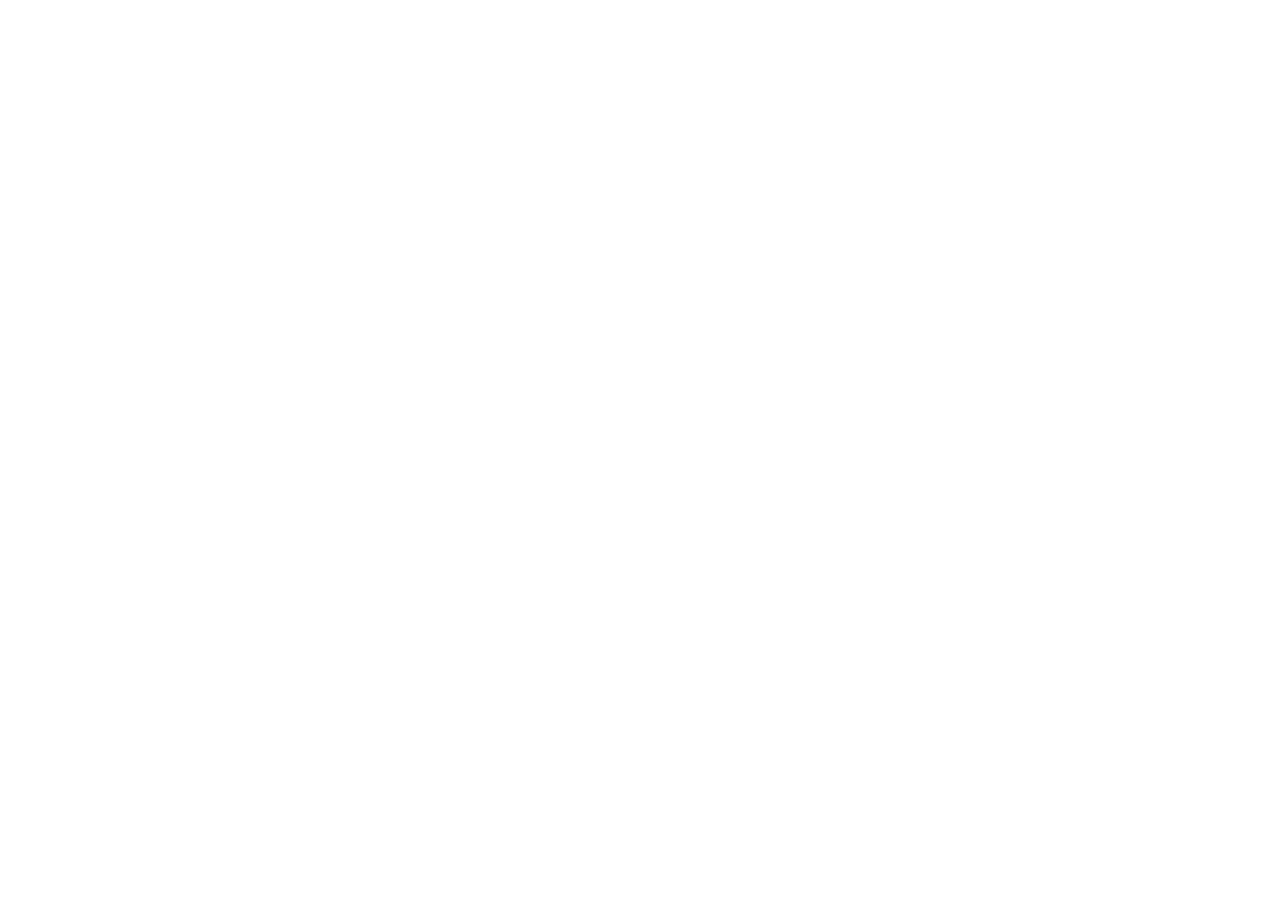
==== index.html @ 08fd5586 "Create index.html" ====
<!DOCTYPE html>
<html lang="en">
  <head>
    <meta charset="UTF-8" />
    <meta name="viewport" content="width=device-width, initial-scale=1.0" />
    <meta
      http-equiv="refresh"
      content="0; url=https://mubashirpa.github.io/portfolio/"
    />
    <title>Redirecting...</title>
  </head>
  <body>
    <p>
      If you are not redirected automatically, follow this
      <a href="https://mubashirpa.github.io/portfolio/">link</a>.
    </p>
  </body>
</html>
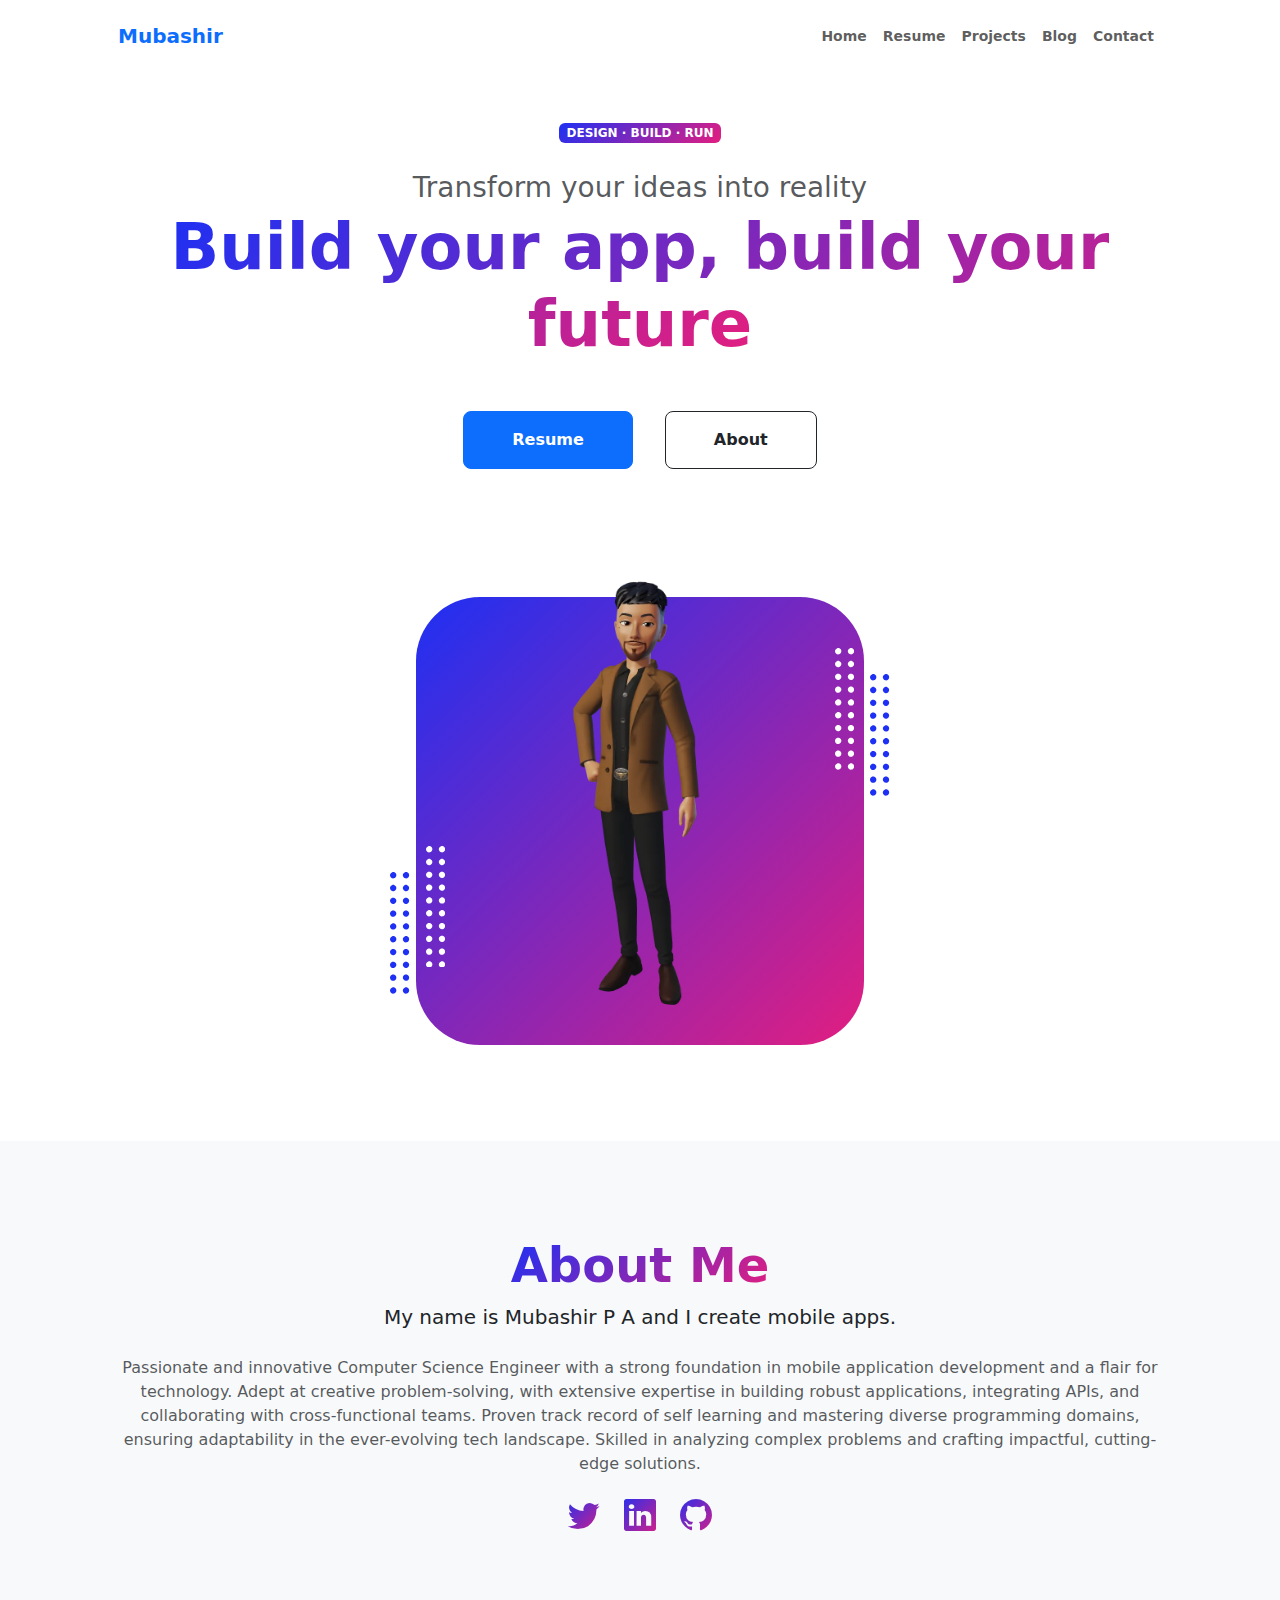
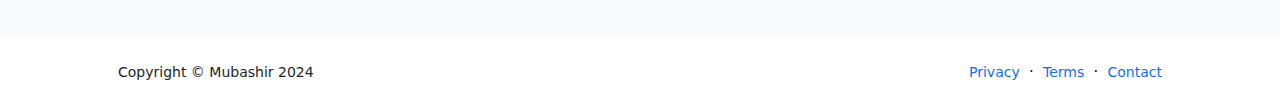
==== commit 5104c030: "Update portfolio" ====
--- a/index.html
+++ b/index.html
@@ -3,16 +3,580 @@
   <head>
     <meta charset="UTF-8" />
     <meta name="viewport" content="width=device-width, initial-scale=1.0" />
-    <meta
-      http-equiv="refresh"
-      content="0; url=https://mubashirpa.github.io/portfolio/"
-    />
-    <title>Redirecting...</title>
+    <meta name="robots" content="index, follow" />
+    <meta name="author" content="Mubashir P A" />
+
+    <!-- Title and Description -->
+    <title>Mubashir P A</title>
+    <meta
+      name="description"
+      content="Mubashir P A is a mobile application developer specializing in creating innovative and user-friendly apps. Explore a portfolio of dynamic projects and discover how to elevate your brand with expert app development."
+    />
+
+    <!-- Keywords -->
+    <meta
+      name="keywords"
+      content="mobile app development, Kotlin, Java, Jetpack Compose, Kotlin Multiplatform, app design, app development, Mubashir P A"
+    />
+
+    <!-- Open Graph Meta Tags (for social media) -->
+    <meta
+      property="og:title"
+      content="Mubashir P A - Mobile Application Developer"
+    />
+    <meta
+      property="og:description"
+      content="Specializing in creating innovative and user-friendly mobile apps. Discover how to bring your app vision to life with expert development and design services."
+    />
+    <meta
+      property="og:image"
+      content="https://raw.githubusercontent.com/mubashirpa/mubashirpa.github.io/main/images/open-graph-image.png"
+    />
+    <meta property="og:url" content="https://mubashirpa.github.io/" />
+    <meta property="og:type" content="website" />
+
+    <!-- Twitter Card Meta Tags -->
+    <meta name="twitter:card" content="summary_large_image" />
+    <meta
+      name="twitter:title"
+      content="Mubashir P A - Mobile Application Developer"
+    />
+    <meta
+      name="twitter:description"
+      content="Specializing in creating innovative and user-friendly mobile apps. Discover how to bring your app vision to life with expert development and design services."
+    />
+    <meta
+      name="twitter:image"
+      content="https://raw.githubusercontent.com/mubashirpa/mubashirpa.github.io/main/images/twitter-card-image.png"
+    />
+
+    <!-- Canonical URL -->
+    <link rel="canonical" href="https://mubashirpa.github.io/" />
+
+    <!-- Styles -->
+    <link rel="stylesheet" href="css/styles.css" />
+    <link rel="stylesheet" href="css/responsive.css" />
+
+    <!-- Favicon -->
+    <link rel="icon" type="image/x-icon" href="images/icons/favicon.ico" />
+    <link
+      rel="icon"
+      type="image/png"
+      sizes="16x16"
+      href="images/icons/favicon-16x16.png"
+    />
+    <link
+      rel="icon"
+      type="image/png"
+      sizes="32x32"
+      href="images/icons/favicon-32x32.png"
+    />
+
+    <!-- Bootstrap -->
+    <link
+      href="https://cdn.jsdelivr.net/npm/bootstrap@5.3.3/dist/css/bootstrap.min.css"
+      rel="stylesheet"
+      integrity="sha384-QWTKZyjpPEjISv5WaRU9OFeRpok6YctnYmDr5pNlyT2bRjXh0JMhjY6hW+ALEwIH"
+      crossorigin="anonymous"
+    />
+
+    <!-- BS icons -->
+    <link
+      rel="stylesheet"
+      href="https://cdn.jsdelivr.net/npm/bootstrap-icons@1.11.3/font/bootstrap-icons.min.css"
+    />
   </head>
   <body>
-    <p>
-      If you are not redirected automatically, follow this
-      <a href="https://mubashirpa.github.io/portfolio/">link</a>.
-    </p>
+    <div class="container-fluid p-0 d-flex flex-column min-vh-100">
+      <main class="flex-shrink-0">
+        <!-- Navigation -->
+        <nav class="navbar navbar-expand-lg bg-white py-3">
+          <div class="container px-5">
+            <a class="navbar-brand" href="index.html">
+              <span class="fw-bolder text-primary">Mubashir</span>
+            </a>
+            <button
+              class="navbar-toggler"
+              type="button"
+              data-bs-toggle="collapse"
+              data-bs-target="#navbarSupportedContent"
+              aria-controls="navbarSupportedContent"
+              aria-expanded="false"
+              aria-label="Toggle navigation"
+            >
+              <span class="navbar-toggler-icon"></span>
+            </button>
+            <div class="collapse navbar-collapse" id="navbarSupportedContent">
+              <ul class="navbar-nav ms-auto mb-2 mb-lg-0 small fw-bolder">
+                <li class="nav-item">
+                  <a class="nav-link" href="index.html">Home</a>
+                </li>
+                <li class="nav-item">
+                  <a class="nav-link" href="resume.html">Resume</a>
+                </li>
+                <li class="nav-item">
+                  <a class="nav-link" href="projects.html">Projects</a>
+                </li>
+                <li class="nav-item">
+                  <a class="nav-link" href="blog.html">Blog</a>
+                </li>
+                <li class="nav-item">
+                  <a class="nav-link" href="contact.html">Contact</a>
+                </li>
+              </ul>
+            </div>
+          </div>
+        </nav>
+
+        <!-- Header -->
+        <header class="py-5">
+          <div class="container px-5 pb-5">
+            <div class="row gx-5 align-items-center">
+              <div class="col-xxl-5">
+                <div class="text-center text-xxl-start">
+                  <div class="bg-gradient-1 badge text-white mb-4">
+                    <div class="text-uppercase">
+                      Design &middot; Build &middot; Run
+                    </div>
+                  </div>
+                  <div class="fs-3 fw-light text-muted">
+                    Transform your ideas into reality
+                  </div>
+                  <h1 class="display-3 fw-bolder mb-5">
+                    <span class="text-gradient d-inline"
+                      >Build your app, build your future</span
+                    >
+                  </h1>
+                  <div
+                    class="d-grid gap-3 d-sm-flex justify-content-sm-center justify-content-xxl-start mb-3"
+                  >
+                    <a
+                      class="btn btn-primary btn-lg px-5 py-3 me-sm-3 fs-6 fw-bolder"
+                      href="resume.html"
+                      >Resume</a
+                    >
+                    <a
+                      class="btn btn-outline-dark btn-lg px-5 py-3 fs-6 fw-bolder"
+                      href="#about"
+                      >About</a
+                    >
+                  </div>
+                </div>
+              </div>
+
+              <!-- Profile image -->
+              <div class="col-xxl-7">
+                <div class="d-flex justify-content-center mt-5 mt-xxl-0">
+                  <div class="profile bg-gradient-1">
+                    <img
+                      class="profile-img"
+                      src="images/avatar.png"
+                      alt="Avatar"
+                    />
+                    <div class="dots-1">
+                      <svg
+                        version="1.1"
+                        xmlns="http://www.w3.org/2000/svg"
+                        xmlns:xlink="http://www.w3.org/1999/xlink"
+                        x="0px"
+                        y="0px"
+                        viewBox="0 0 191.6 1215.4"
+                        style="enable-background: new 0 0 191.6 1215.4"
+                        xml:space="preserve"
+                      >
+                        <g
+                          transform="translate(0.000000,1280.000000) scale(0.100000,-0.100000)"
+                        >
+                          <path
+                            d="M227.7,12788.6c-105-35-200-141-222-248c-43-206,163-412,369-369c155,32,275,190,260,339c-11,105-90,213-190,262        C383.7,12801.6,289.7,12808.6,227.7,12788.6z"
+                          ></path>
+                          <path
+                            d="M1507.7,12788.6c-151-50-253-216-222-362c25-119,136-230,254-255c194-41,395,142,375,339c-11,105-90,213-190,262        C1663.7,12801.6,1569.7,12808.6,1507.7,12788.6z"
+                          ></path>
+                          <path
+                            d="M227.7,11508.6c-105-35-200-141-222-248c-43-206,163-412,369-369c155,32,275,190,260,339c-11,105-90,213-190,262        C383.7,11521.6,289.7,11528.6,227.7,11508.6z"
+                          ></path>
+                          <path
+                            d="M1507.7,11508.6c-151-50-253-216-222-362c25-119,136-230,254-255c194-41,395,142,375,339c-11,105-90,213-190,262        C1663.7,11521.6,1569.7,11528.6,1507.7,11508.6z"
+                          ></path>
+                          <path
+                            d="M227.7,10228.6c-105-35-200-141-222-248c-43-206,163-412,369-369c155,32,275,190,260,339c-11,105-90,213-190,262        C383.7,10241.6,289.7,10248.6,227.7,10228.6z"
+                          ></path>
+                          <path
+                            d="M1507.7,10228.6c-105-35-200-141-222-248c-43-206,163-412,369-369c155,32,275,190,260,339c-11,105-90,213-190,262        C1663.7,10241.6,1569.7,10248.6,1507.7,10228.6z"
+                          ></path>
+                          <path
+                            d="M227.7,8948.6c-105-35-200-141-222-248c-43-206,163-412,369-369c155,32,275,190,260,339c-11,105-90,213-190,262        C383.7,8961.6,289.7,8968.6,227.7,8948.6z"
+                          ></path>
+                          <path
+                            d="M1507.7,8948.6c-105-35-200-141-222-248c-43-206,163-412,369-369c155,32,275,190,260,339c-11,105-90,213-190,262        C1663.7,8961.6,1569.7,8968.6,1507.7,8948.6z"
+                          ></path>
+                          <path
+                            d="M227.7,7668.6c-105-35-200-141-222-248c-43-206,163-412,369-369c155,32,275,190,260,339c-11,105-90,213-190,262        C383.7,7681.6,289.7,7688.6,227.7,7668.6z"
+                          ></path>
+                          <path
+                            d="M1507.7,7668.6c-105-35-200-141-222-248c-43-206,163-412,369-369c155,32,275,190,260,339c-11,105-90,213-190,262        C1663.7,7681.6,1569.7,7688.6,1507.7,7668.6z"
+                          ></path>
+                          <path
+                            d="M227.7,6388.6c-105-35-200-141-222-248c-43-206,163-412,369-369c155,32,275,190,260,339c-11,105-90,213-190,262        C383.7,6401.6,289.7,6408.6,227.7,6388.6z"
+                          ></path>
+                          <path
+                            d="M1507.7,6388.6c-105-35-200-141-222-248c-43-206,163-412,369-369c155,32,275,190,260,339c-11,105-90,213-190,262        C1663.7,6401.6,1569.7,6408.6,1507.7,6388.6z"
+                          ></path>
+                          <path
+                            d="M227.7,5108.6c-105-35-200-141-222-248c-43-206,163-412,369-369c155,32,275,190,260,339c-11,105-90,213-190,262        C383.7,5121.6,289.7,5128.6,227.7,5108.6z"
+                          ></path>
+                          <path
+                            d="M1507.7,5108.6c-105-35-200-141-222-248c-43-206,163-412,369-369c155,32,275,190,260,339c-11,105-90,213-190,262        C1663.7,5121.6,1569.7,5128.6,1507.7,5108.6z"
+                          ></path>
+                          <path
+                            d="M227.7,3828.6c-105-35-200-141-222-248c-43-206,163-412,369-369c155,32,275,190,260,339c-11,105-90,213-190,262        C383.7,3841.6,289.7,3848.6,227.7,3828.6z"
+                          ></path>
+                          <path
+                            d="M1507.7,3828.6c-105-35-200-141-222-248c-43-206,163-412,369-369c155,32,275,190,260,339c-11,105-90,213-190,262        C1663.7,3841.6,1569.7,3848.6,1507.7,3828.6z"
+                          ></path>
+                          <path
+                            d="M227.7,2548.6c-105-35-200-141-222-248c-43-206,163-412,369-369c155,32,275,190,260,339c-11,105-90,213-190,262        C383.7,2561.6,289.7,2568.6,227.7,2548.6z"
+                          ></path>
+                          <path
+                            d="M1507.7,2548.6c-105-35-200-141-222-248c-43-206,163-412,369-369c155,32,275,190,260,339c-11,105-90,213-190,262        C1663.7,2561.6,1569.7,2568.6,1507.7,2548.6z"
+                          ></path>
+                          <path
+                            d="M227.7,1268.6c-105-35-200-141-222-248c-43-206,163-412,369-369c155,32,275,190,260,339c-11,105-90,213-190,262        C383.7,1281.6,289.7,1288.6,227.7,1268.6z"
+                          ></path>
+                          <path
+                            d="M1507.7,1268.6c-105-35-200-141-222-248c-43-206,163-412,369-369c155,32,275,190,260,339c-11,105-90,213-190,262        C1663.7,1281.6,1569.7,1288.6,1507.7,1268.6z"
+                          ></path>
+                        </g>
+                      </svg>
+                    </div>
+                    <div class="dots-2">
+                      <svg
+                        version="1.1"
+                        xmlns="http://www.w3.org/2000/svg"
+                        xmlns:xlink="http://www.w3.org/1999/xlink"
+                        x="0px"
+                        y="0px"
+                        viewBox="0 0 191.6 1215.4"
+                        style="enable-background: new 0 0 191.6 1215.4"
+                        xml:space="preserve"
+                      >
+                        <g
+                          transform="translate(0.000000,1280.000000) scale(0.100000,-0.100000)"
+                        >
+                          <path
+                            d="M227.7,12788.6c-105-35-200-141-222-248c-43-206,163-412,369-369c155,32,275,190,260,339c-11,105-90,213-190,262        C383.7,12801.6,289.7,12808.6,227.7,12788.6z"
+                          ></path>
+                          <path
+                            d="M1507.7,12788.6c-151-50-253-216-222-362c25-119,136-230,254-255c194-41,395,142,375,339c-11,105-90,213-190,262        C1663.7,12801.6,1569.7,12808.6,1507.7,12788.6z"
+                          ></path>
+                          <path
+                            d="M227.7,11508.6c-105-35-200-141-222-248c-43-206,163-412,369-369c155,32,275,190,260,339c-11,105-90,213-190,262        C383.7,11521.6,289.7,11528.6,227.7,11508.6z"
+                          ></path>
+                          <path
+                            d="M1507.7,11508.6c-151-50-253-216-222-362c25-119,136-230,254-255c194-41,395,142,375,339c-11,105-90,213-190,262        C1663.7,11521.6,1569.7,11528.6,1507.7,11508.6z"
+                          ></path>
+                          <path
+                            d="M227.7,10228.6c-105-35-200-141-222-248c-43-206,163-412,369-369c155,32,275,190,260,339c-11,105-90,213-190,262        C383.7,10241.6,289.7,10248.6,227.7,10228.6z"
+                          ></path>
+                          <path
+                            d="M1507.7,10228.6c-105-35-200-141-222-248c-43-206,163-412,369-369c155,32,275,190,260,339c-11,105-90,213-190,262        C1663.7,10241.6,1569.7,10248.6,1507.7,10228.6z"
+                          ></path>
+                          <path
+                            d="M227.7,8948.6c-105-35-200-141-222-248c-43-206,163-412,369-369c155,32,275,190,260,339c-11,105-90,213-190,262        C383.7,8961.6,289.7,8968.6,227.7,8948.6z"
+                          ></path>
+                          <path
+                            d="M1507.7,8948.6c-105-35-200-141-222-248c-43-206,163-412,369-369c155,32,275,190,260,339c-11,105-90,213-190,262        C1663.7,8961.6,1569.7,8968.6,1507.7,8948.6z"
+                          ></path>
+                          <path
+                            d="M227.7,7668.6c-105-35-200-141-222-248c-43-206,163-412,369-369c155,32,275,190,260,339c-11,105-90,213-190,262        C383.7,7681.6,289.7,7688.6,227.7,7668.6z"
+                          ></path>
+                          <path
+                            d="M1507.7,7668.6c-105-35-200-141-222-248c-43-206,163-412,369-369c155,32,275,190,260,339c-11,105-90,213-190,262        C1663.7,7681.6,1569.7,7688.6,1507.7,7668.6z"
+                          ></path>
+                          <path
+                            d="M227.7,6388.6c-105-35-200-141-222-248c-43-206,163-412,369-369c155,32,275,190,260,339c-11,105-90,213-190,262        C383.7,6401.6,289.7,6408.6,227.7,6388.6z"
+                          ></path>
+                          <path
+                            d="M1507.7,6388.6c-105-35-200-141-222-248c-43-206,163-412,369-369c155,32,275,190,260,339c-11,105-90,213-190,262        C1663.7,6401.6,1569.7,6408.6,1507.7,6388.6z"
+                          ></path>
+                          <path
+                            d="M227.7,5108.6c-105-35-200-141-222-248c-43-206,163-412,369-369c155,32,275,190,260,339c-11,105-90,213-190,262        C383.7,5121.6,289.7,5128.6,227.7,5108.6z"
+                          ></path>
+                          <path
+                            d="M1507.7,5108.6c-105-35-200-141-222-248c-43-206,163-412,369-369c155,32,275,190,260,339c-11,105-90,213-190,262        C1663.7,5121.6,1569.7,5128.6,1507.7,5108.6z"
+                          ></path>
+                          <path
+                            d="M227.7,3828.6c-105-35-200-141-222-248c-43-206,163-412,369-369c155,32,275,190,260,339c-11,105-90,213-190,262        C383.7,3841.6,289.7,3848.6,227.7,3828.6z"
+                          ></path>
+                          <path
+                            d="M1507.7,3828.6c-105-35-200-141-222-248c-43-206,163-412,369-369c155,32,275,190,260,339c-11,105-90,213-190,262        C1663.7,3841.6,1569.7,3848.6,1507.7,3828.6z"
+                          ></path>
+                          <path
+                            d="M227.7,2548.6c-105-35-200-141-222-248c-43-206,163-412,369-369c155,32,275,190,260,339c-11,105-90,213-190,262        C383.7,2561.6,289.7,2568.6,227.7,2548.6z"
+                          ></path>
+                          <path
+                            d="M1507.7,2548.6c-105-35-200-141-222-248c-43-206,163-412,369-369c155,32,275,190,260,339c-11,105-90,213-190,262        C1663.7,2561.6,1569.7,2568.6,1507.7,2548.6z"
+                          ></path>
+                          <path
+                            d="M227.7,1268.6c-105-35-200-141-222-248c-43-206,163-412,369-369c155,32,275,190,260,339c-11,105-90,213-190,262        C383.7,1281.6,289.7,1288.6,227.7,1268.6z"
+                          ></path>
+                          <path
+                            d="M1507.7,1268.6c-105-35-200-141-222-248c-43-206,163-412,369-369c155,32,275,190,260,339c-11,105-90,213-190,262        C1663.7,1281.6,1569.7,1288.6,1507.7,1268.6z"
+                          ></path>
+                        </g>
+                      </svg>
+                    </div>
+                    <div class="dots-3">
+                      <svg
+                        version="1.1"
+                        xmlns="http://www.w3.org/2000/svg"
+                        xmlns:xlink="http://www.w3.org/1999/xlink"
+                        x="0px"
+                        y="0px"
+                        viewBox="0 0 191.6 1215.4"
+                        style="enable-background: new 0 0 191.6 1215.4"
+                        xml:space="preserve"
+                      >
+                        <g
+                          transform="translate(0.000000,1280.000000) scale(0.100000,-0.100000)"
+                        >
+                          <path
+                            d="M227.7,12788.6c-105-35-200-141-222-248c-43-206,163-412,369-369c155,32,275,190,260,339c-11,105-90,213-190,262        C383.7,12801.6,289.7,12808.6,227.7,12788.6z"
+                          ></path>
+                          <path
+                            d="M1507.7,12788.6c-151-50-253-216-222-362c25-119,136-230,254-255c194-41,395,142,375,339c-11,105-90,213-190,262        C1663.7,12801.6,1569.7,12808.6,1507.7,12788.6z"
+                          ></path>
+                          <path
+                            d="M227.7,11508.6c-105-35-200-141-222-248c-43-206,163-412,369-369c155,32,275,190,260,339c-11,105-90,213-190,262        C383.7,11521.6,289.7,11528.6,227.7,11508.6z"
+                          ></path>
+                          <path
+                            d="M1507.7,11508.6c-151-50-253-216-222-362c25-119,136-230,254-255c194-41,395,142,375,339c-11,105-90,213-190,262        C1663.7,11521.6,1569.7,11528.6,1507.7,11508.6z"
+                          ></path>
+                          <path
+                            d="M227.7,10228.6c-105-35-200-141-222-248c-43-206,163-412,369-369c155,32,275,190,260,339c-11,105-90,213-190,262        C383.7,10241.6,289.7,10248.6,227.7,10228.6z"
+                          ></path>
+                          <path
+                            d="M1507.7,10228.6c-105-35-200-141-222-248c-43-206,163-412,369-369c155,32,275,190,260,339c-11,105-90,213-190,262        C1663.7,10241.6,1569.7,10248.6,1507.7,10228.6z"
+                          ></path>
+                          <path
+                            d="M227.7,8948.6c-105-35-200-141-222-248c-43-206,163-412,369-369c155,32,275,190,260,339c-11,105-90,213-190,262        C383.7,8961.6,289.7,8968.6,227.7,8948.6z"
+                          ></path>
+                          <path
+                            d="M1507.7,8948.6c-105-35-200-141-222-248c-43-206,163-412,369-369c155,32,275,190,260,339c-11,105-90,213-190,262        C1663.7,8961.6,1569.7,8968.6,1507.7,8948.6z"
+                          ></path>
+                          <path
+                            d="M227.7,7668.6c-105-35-200-141-222-248c-43-206,163-412,369-369c155,32,275,190,260,339c-11,105-90,213-190,262        C383.7,7681.6,289.7,7688.6,227.7,7668.6z"
+                          ></path>
+                          <path
+                            d="M1507.7,7668.6c-105-35-200-141-222-248c-43-206,163-412,369-369c155,32,275,190,260,339c-11,105-90,213-190,262        C1663.7,7681.6,1569.7,7688.6,1507.7,7668.6z"
+                          ></path>
+                          <path
+                            d="M227.7,6388.6c-105-35-200-141-222-248c-43-206,163-412,369-369c155,32,275,190,260,339c-11,105-90,213-190,262        C383.7,6401.6,289.7,6408.6,227.7,6388.6z"
+                          ></path>
+                          <path
+                            d="M1507.7,6388.6c-105-35-200-141-222-248c-43-206,163-412,369-369c155,32,275,190,260,339c-11,105-90,213-190,262        C1663.7,6401.6,1569.7,6408.6,1507.7,6388.6z"
+                          ></path>
+                          <path
+                            d="M227.7,5108.6c-105-35-200-141-222-248c-43-206,163-412,369-369c155,32,275,190,260,339c-11,105-90,213-190,262        C383.7,5121.6,289.7,5128.6,227.7,5108.6z"
+                          ></path>
+                          <path
+                            d="M1507.7,5108.6c-105-35-200-141-222-248c-43-206,163-412,369-369c155,32,275,190,260,339c-11,105-90,213-190,262        C1663.7,5121.6,1569.7,5128.6,1507.7,5108.6z"
+                          ></path>
+                          <path
+                            d="M227.7,3828.6c-105-35-200-141-222-248c-43-206,163-412,369-369c155,32,275,190,260,339c-11,105-90,213-190,262        C383.7,3841.6,289.7,3848.6,227.7,3828.6z"
+                          ></path>
+                          <path
+                            d="M1507.7,3828.6c-105-35-200-141-222-248c-43-206,163-412,369-369c155,32,275,190,260,339c-11,105-90,213-190,262        C1663.7,3841.6,1569.7,3848.6,1507.7,3828.6z"
+                          ></path>
+                          <path
+                            d="M227.7,2548.6c-105-35-200-141-222-248c-43-206,163-412,369-369c155,32,275,190,260,339c-11,105-90,213-190,262        C383.7,2561.6,289.7,2568.6,227.7,2548.6z"
+                          ></path>
+                          <path
+                            d="M1507.7,2548.6c-105-35-200-141-222-248c-43-206,163-412,369-369c155,32,275,190,260,339c-11,105-90,213-190,262        C1663.7,2561.6,1569.7,2568.6,1507.7,2548.6z"
+                          ></path>
+                          <path
+                            d="M227.7,1268.6c-105-35-200-141-222-248c-43-206,163-412,369-369c155,32,275,190,260,339c-11,105-90,213-190,262        C383.7,1281.6,289.7,1288.6,227.7,1268.6z"
+                          ></path>
+                          <path
+                            d="M1507.7,1268.6c-105-35-200-141-222-248c-43-206,163-412,369-369c155,32,275,190,260,339c-11,105-90,213-190,262        C1663.7,1281.6,1569.7,1288.6,1507.7,1268.6z"
+                          ></path>
+                        </g>
+                      </svg>
+                    </div>
+                    <div class="dots-4">
+                      <svg
+                        version="1.1"
+                        xmlns="http://www.w3.org/2000/svg"
+                        xmlns:xlink="http://www.w3.org/1999/xlink"
+                        x="0px"
+                        y="0px"
+                        viewBox="0 0 191.6 1215.4"
+                        style="enable-background: new 0 0 191.6 1215.4"
+                        xml:space="preserve"
+                      >
+                        <g
+                          transform="translate(0.000000,1280.000000) scale(0.100000,-0.100000)"
+                        >
+                          <path
+                            d="M227.7,12788.6c-105-35-200-141-222-248c-43-206,163-412,369-369c155,32,275,190,260,339c-11,105-90,213-190,262        C383.7,12801.6,289.7,12808.6,227.7,12788.6z"
+                          ></path>
+                          <path
+                            d="M1507.7,12788.6c-151-50-253-216-222-362c25-119,136-230,254-255c194-41,395,142,375,339c-11,105-90,213-190,262        C1663.7,12801.6,1569.7,12808.6,1507.7,12788.6z"
+                          ></path>
+                          <path
+                            d="M227.7,11508.6c-105-35-200-141-222-248c-43-206,163-412,369-369c155,32,275,190,260,339c-11,105-90,213-190,262        C383.7,11521.6,289.7,11528.6,227.7,11508.6z"
+                          ></path>
+                          <path
+                            d="M1507.7,11508.6c-151-50-253-216-222-362c25-119,136-230,254-255c194-41,395,142,375,339c-11,105-90,213-190,262        C1663.7,11521.6,1569.7,11528.6,1507.7,11508.6z"
+                          ></path>
+                          <path
+                            d="M227.7,10228.6c-105-35-200-141-222-248c-43-206,163-412,369-369c155,32,275,190,260,339c-11,105-90,213-190,262        C383.7,10241.6,289.7,10248.6,227.7,10228.6z"
+                          ></path>
+                          <path
+                            d="M1507.7,10228.6c-105-35-200-141-222-248c-43-206,163-412,369-369c155,32,275,190,260,339c-11,105-90,213-190,262        C1663.7,10241.6,1569.7,10248.6,1507.7,10228.6z"
+                          ></path>
+                          <path
+                            d="M227.7,8948.6c-105-35-200-141-222-248c-43-206,163-412,369-369c155,32,275,190,260,339c-11,105-90,213-190,262        C383.7,8961.6,289.7,8968.6,227.7,8948.6z"
+                          ></path>
+                          <path
+                            d="M1507.7,8948.6c-105-35-200-141-222-248c-43-206,163-412,369-369c155,32,275,190,260,339c-11,105-90,213-190,262        C1663.7,8961.6,1569.7,8968.6,1507.7,8948.6z"
+                          ></path>
+                          <path
+                            d="M227.7,7668.6c-105-35-200-141-222-248c-43-206,163-412,369-369c155,32,275,190,260,339c-11,105-90,213-190,262        C383.7,7681.6,289.7,7688.6,227.7,7668.6z"
+                          ></path>
+                          <path
+                            d="M1507.7,7668.6c-105-35-200-141-222-248c-43-206,163-412,369-369c155,32,275,190,260,339c-11,105-90,213-190,262        C1663.7,7681.6,1569.7,7688.6,1507.7,7668.6z"
+                          ></path>
+                          <path
+                            d="M227.7,6388.6c-105-35-200-141-222-248c-43-206,163-412,369-369c155,32,275,190,260,339c-11,105-90,213-190,262        C383.7,6401.6,289.7,6408.6,227.7,6388.6z"
+                          ></path>
+                          <path
+                            d="M1507.7,6388.6c-105-35-200-141-222-248c-43-206,163-412,369-369c155,32,275,190,260,339c-11,105-90,213-190,262        C1663.7,6401.6,1569.7,6408.6,1507.7,6388.6z"
+                          ></path>
+                          <path
+                            d="M227.7,5108.6c-105-35-200-141-222-248c-43-206,163-412,369-369c155,32,275,190,260,339c-11,105-90,213-190,262        C383.7,5121.6,289.7,5128.6,227.7,5108.6z"
+                          ></path>
+                          <path
+                            d="M1507.7,5108.6c-105-35-200-141-222-248c-43-206,163-412,369-369c155,32,275,190,260,339c-11,105-90,213-190,262        C1663.7,5121.6,1569.7,5128.6,1507.7,5108.6z"
+                          ></path>
+                          <path
+                            d="M227.7,3828.6c-105-35-200-141-222-248c-43-206,163-412,369-369c155,32,275,190,260,339c-11,105-90,213-190,262        C383.7,3841.6,289.7,3848.6,227.7,3828.6z"
+                          ></path>
+                          <path
+                            d="M1507.7,3828.6c-105-35-200-141-222-248c-43-206,163-412,369-369c155,32,275,190,260,339c-11,105-90,213-190,262        C1663.7,3841.6,1569.7,3848.6,1507.7,3828.6z"
+                          ></path>
+                          <path
+                            d="M227.7,2548.6c-105-35-200-141-222-248c-43-206,163-412,369-369c155,32,275,190,260,339c-11,105-90,213-190,262        C383.7,2561.6,289.7,2568.6,227.7,2548.6z"
+                          ></path>
+                          <path
+                            d="M1507.7,2548.6c-105-35-200-141-222-248c-43-206,163-412,369-369c155,32,275,190,260,339c-11,105-90,213-190,262        C1663.7,2561.6,1569.7,2568.6,1507.7,2548.6z"
+                          ></path>
+                          <path
+                            d="M227.7,1268.6c-105-35-200-141-222-248c-43-206,163-412,369-369c155,32,275,190,260,339c-11,105-90,213-190,262        C383.7,1281.6,289.7,1288.6,227.7,1268.6z"
+                          ></path>
+                          <path
+                            d="M1507.7,1268.6c-105-35-200-141-222-248c-43-206,163-412,369-369c155,32,275,190,260,339c-11,105-90,213-190,262        C1663.7,1281.6,1569.7,1288.6,1507.7,1268.6z"
+                          ></path>
+                        </g>
+                      </svg>
+                    </div>
+                  </div>
+                </div>
+              </div>
+            </div>
+          </div>
+        </header>
+
+        <!-- About -->
+        <section class="bg-light py-5" id="about">
+          <div class="container px-5">
+            <div class="row gx-5 justify-content-center">
+              <div class="col-xxl-8">
+                <div class="text-center my-5">
+                  <h2 class="display-5 fw-bolder">
+                    <span class="text-gradient d-inline">About Me</span>
+                  </h2>
+                  <p class="lead fw-light mb-4">
+                    My name is Mubashir P A and I create mobile apps.
+                  </p>
+                  <p class="text-muted">
+                    Passionate and innovative Computer Science Engineer with a
+                    strong foundation in mobile application development and a
+                    flair for technology. Adept at creative problem-solving,
+                    with extensive expertise in building robust applications,
+                    integrating APIs, and collaborating with cross-functional
+                    teams. Proven track record of self learning and mastering
+                    diverse programming domains, ensuring adaptability in the
+                    ever-evolving tech landscape. Skilled in analyzing complex
+                    problems and crafting impactful, cutting-edge solutions.
+                  </p>
+                  <div class="d-flex justify-content-center fs-2 gap-4">
+                    <a
+                      class="text-gradient"
+                      href="https://x.com/mubash1r_pa"
+                      aria-label="Mubashir P A (@mubash1r_pa) / X"
+                      target="_blank"
+                      rel="noopener"
+                      ><i class="bi bi-twitter"></i
+                    ></a>
+                    <a
+                      class="text-gradient"
+                      href="https://www.linkedin.com/in/mubashirpa"
+                      aria-label="Mubashir P A | LinkedIn"
+                      target="_blank"
+                      rel="noopener"
+                      ><i class="bi bi-linkedin"></i
+                    ></a>
+                    <a
+                      class="text-gradient"
+                      href="http://github.com/mubashirpa"
+                      aria-label="mubashirpa (Mubashir P A)"
+                      target="_blank"
+                      rel="noopener"
+                      ><i class="bi bi-github"></i
+                    ></a>
+                  </div>
+                </div>
+              </div>
+            </div>
+          </div>
+        </section>
+      </main>
+
+      <!-- Footer-->
+      <footer class="bg-white py-4 mt-auto">
+        <div class="container px-5">
+          <div
+            class="row align-items-center justify-content-between flex-column flex-sm-row"
+          >
+            <div class="col-auto">
+              <div class="small m-0">Copyright &copy; Mubashir 2024</div>
+            </div>
+            <div class="col-auto">
+              <a class="small text-decoration-none" href="#">Privacy</a>
+              <span class="mx-1">&middot;</span>
+              <a class="small text-decoration-none" href="#">Terms</a>
+              <span class="mx-1">&middot;</span>
+              <a class="small text-decoration-none" href="contact.html"
+                >Contact</a
+              >
+            </div>
+          </div>
+        </div>
+      </footer>
+    </div>
+
+    <!-- Bootstrap -->
+    <script
+      src="https://cdn.jsdelivr.net/npm/@popperjs/core@2.11.8/dist/umd/popper.min.js"
+      integrity="sha384-I7E8VVD/ismYTF4hNIPjVp/Zjvgyol6VFvRkX/vR+Vc4jQkC+hVqc2pM8ODewa9r"
+      crossorigin="anonymous"
+    ></script>
+    <script
+      src="https://cdn.jsdelivr.net/npm/bootstrap@5.3.3/dist/js/bootstrap.min.js"
+      integrity="sha384-0pUGZvbkm6XF6gxjEnlmuGrJXVbNuzT9qBBavbLwCsOGabYfZo0T0to5eqruptLy"
+      crossorigin="anonymous"
+    ></script>
   </body>
 </html>
--- a/css/styles.css
+++ b/css/styles.css
@@ -0,0 +1,87 @@
+.bg-gradient-1 {
+    background: #1e30f3;
+    background: linear-gradient(135deg, #1e30f3 0%, #e21e80 100%);
+}
+
+.text-gradient {
+    background: -webkit-linear-gradient(315deg, #1e30f3 0%, #e21e80 100%);
+    -webkit-background-clip: text;
+    background-clip: text;
+    -webkit-text-fill-color: transparent;
+}
+
+.rounded-4 {
+    border-radius: 1rem !important;
+}
+
+.feature {
+    display: inline-flex;
+    align-items: center;
+    justify-content: center;
+    height: 3rem;
+    width: 3rem;
+    font-size: 1.5rem;
+}
+
+.profile {
+    position: relative;
+    height: 75vw;
+    width: 75vw;
+    border-radius: 5vw;
+    margin-top: 5vw;
+    max-height: 40rem;
+    max-width: 40rem;
+}
+
+.profile .profile-img {
+    height: 80vw;
+    max-height: 45rem;
+    position: absolute;
+    bottom: 0;
+    left: 50%;
+    transform: translateX(-50%);
+}
+
+.profile .dots-1 {
+    position: absolute;
+    width: 3vw;
+    right: 1.5vw;
+    top: 4vw;
+}
+
+.profile .dots-1 svg {
+    fill: #ffffff;
+}
+
+.profile .dots-2 {
+    position: absolute;
+    width: 3vw;
+    right: -4vw;
+    top: 6.05vw;
+}
+
+.profile .dots-2 svg {
+    fill: #1e30f3;
+}
+
+.profile .dots-3 {
+    position: absolute;
+    width: 3vw;
+    left: 1.5vw;
+    bottom: 6.05vw;
+}
+
+.profile .dots-3 svg {
+    fill: #ffffff;
+}
+
+.profile .dots-4 {
+    position: absolute;
+    width: 3vw;
+    left: -4vw;
+    bottom: 4vw;
+}
+
+.profile .dots-4 svg {
+    fill: #1e30f3;
+}--- a/css/responsive.css
+++ b/css/responsive.css
@@ -0,0 +1,127 @@
+/* Small */
+@media only screen and (min-width: 576px) {
+    .profile {
+        height: 60vw;
+        width: 60vw;
+    }
+
+    .profile .profile-img {
+        height: 65vw;
+    }
+
+    .profile .dots-1 {
+        width: 3vw;
+        right: 1.5vw;
+    }
+
+    .profile .dots-2 {
+        width: 3vw;
+        right: -4vw;
+    }
+
+    .profile .dots-3 {
+        width: 3vw;
+        left: 1.5vw;
+    }
+
+    .profile .dots-4 {
+        width: 3vw;
+        left: -4vw;
+    }
+}
+
+/* Medium */
+@media only screen and (min-width: 768px) {
+    .profile {
+        height: 50vw;
+        width: 50vw;
+    }
+
+    .profile .profile-img {
+        height: 55vw;
+    }
+
+    .profile .dots-1 {
+        width: 3vw;
+        right: 1.5vw;
+    }
+
+    .profile .dots-2 {
+        width: 3vw;
+        right: -4vw;
+    }
+
+    .profile .dots-3 {
+        width: 3vw;
+        left: 1.5vw;
+    }
+
+    .profile .dots-4 {
+        width: 3vw;
+        left: -4vw;
+    }
+}
+
+/* Larger */
+@media only screen and (min-width: 992px) {
+    .profile {
+        height: 40vw;
+        width: 40vw;
+    }
+
+    .profile .profile-img {
+        height: 45vw;
+    }
+
+    .profile .dots-1 {
+        width: 1.5vw;
+        right: 0.75vw;
+    }
+
+    .profile .dots-2 {
+        width: 1.5vw;
+        right: -2vw;
+    }
+
+    .profile .dots-3 {
+        width: 1.5vw;
+        left: 0.75vw;
+    }
+
+    .profile .dots-4 {
+        width: 1.5vw;
+        left: -2vw;
+    }
+}
+
+/* Extra large */
+@media only screen and (min-width: 1200px) {
+    .profile {
+        height: 35vw;
+        width: 35vw;
+    }
+
+    .profile .profile-img {
+        height: 40vw;
+    }
+
+    .profile .dots-1 {
+        width: 1.5vw;
+        right: 0.75vw;
+    }
+
+    .profile .dots-2 {
+        width: 1.5vw;
+        right: -2vw;
+    }
+
+    .profile .dots-3 {
+        width: 1.5vw;
+        left: 0.75vw;
+    }
+
+    .profile .dots-4 {
+        width: 1.5vw;
+        left: -2vw;
+    }
+}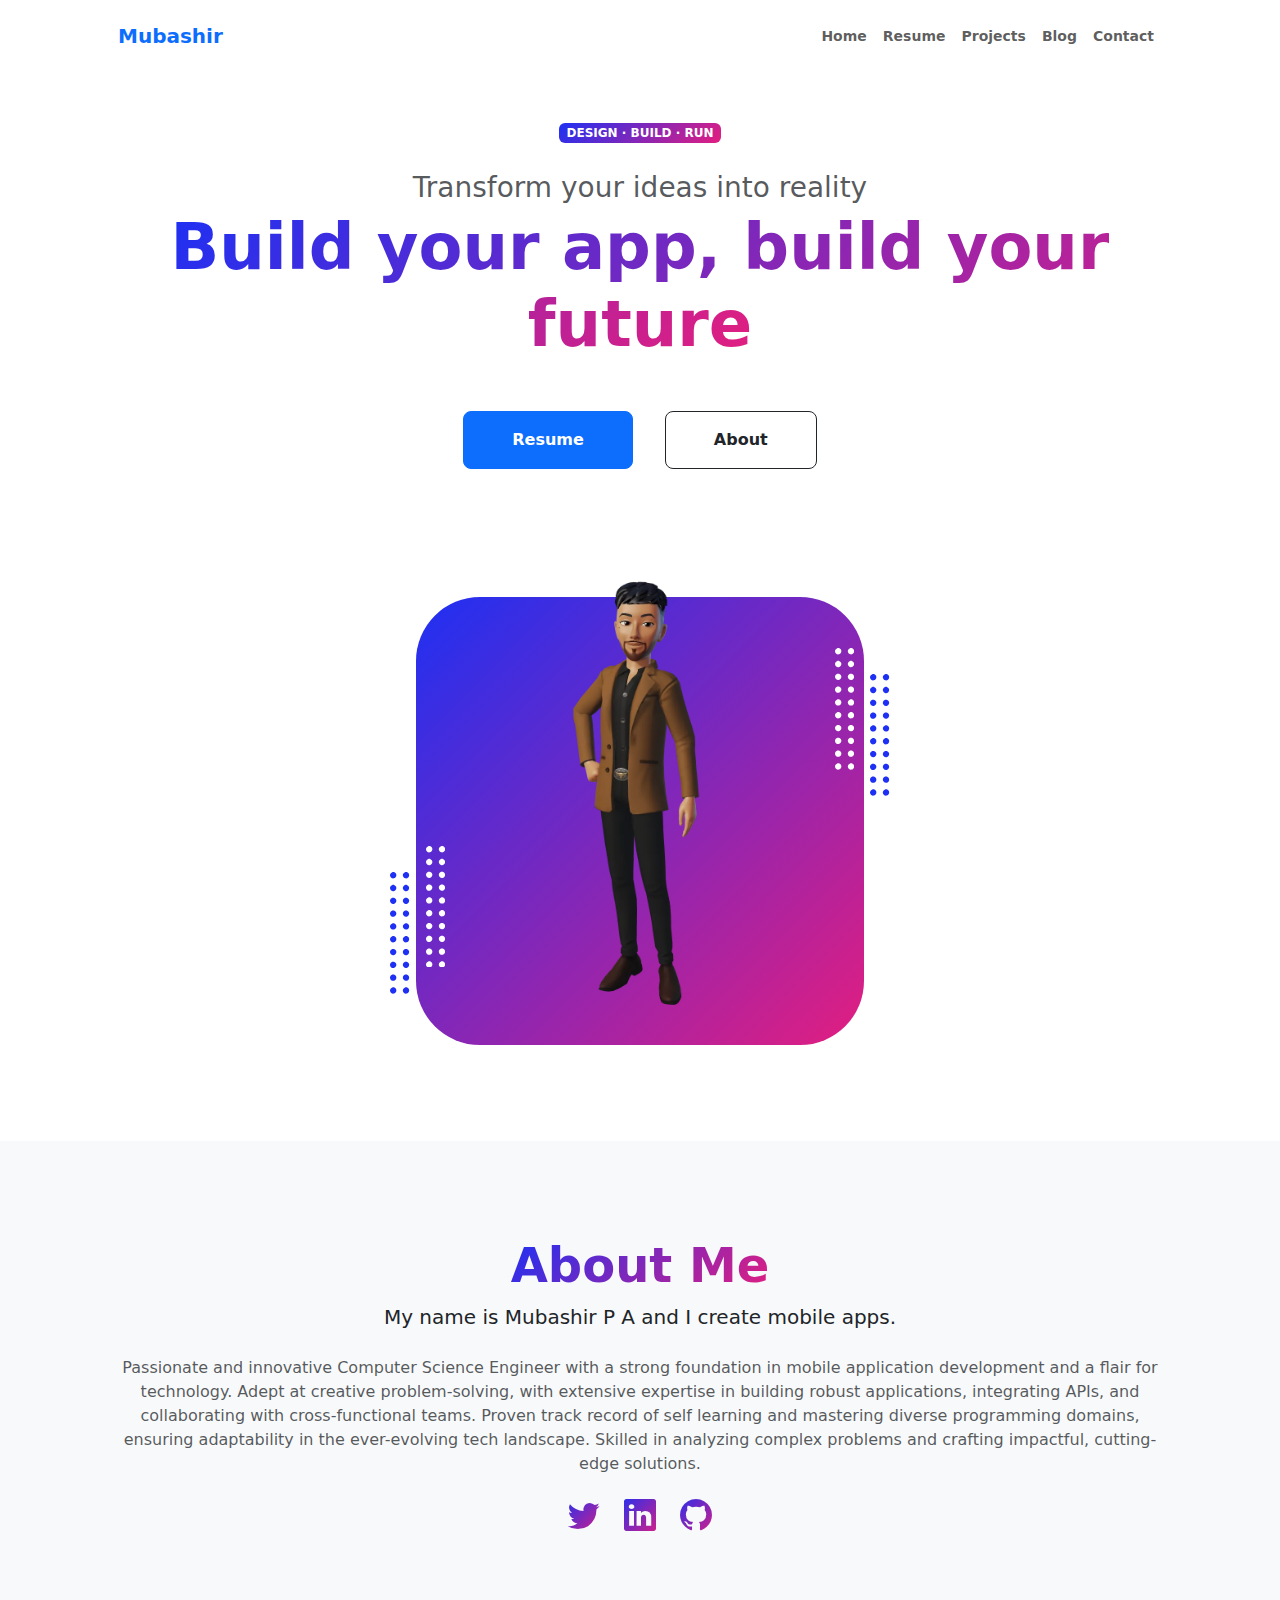
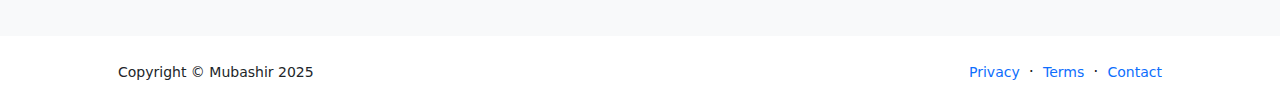
==== commit 769faf28: "Update home screen links and copyright year" ====
--- a/index.html
+++ b/index.html
@@ -92,7 +92,7 @@
         <!-- Navigation -->
         <nav class="navbar navbar-expand-lg bg-white py-3">
           <div class="container px-5">
-            <a class="navbar-brand" href="index.html">
+            <a class="navbar-brand" href="/">
               <span class="fw-bolder text-primary">Mubashir</span>
             </a>
             <button
@@ -109,7 +109,7 @@
             <div class="collapse navbar-collapse" id="navbarSupportedContent">
               <ul class="navbar-nav ms-auto mb-2 mb-lg-0 small fw-bolder">
                 <li class="nav-item">
-                  <a class="nav-link" href="index.html">Home</a>
+                  <a class="nav-link" href="/">Home</a>
                 </li>
                 <li class="nav-item">
                   <a class="nav-link" href="resume.html">Resume</a>
@@ -551,7 +551,7 @@
             class="row align-items-center justify-content-between flex-column flex-sm-row"
           >
             <div class="col-auto">
-              <div class="small m-0">Copyright &copy; Mubashir 2024</div>
+              <div class="small m-0">Copyright &copy; Mubashir 2025</div>
             </div>
             <div class="col-auto">
               <a class="small text-decoration-none" href="#">Privacy</a>
